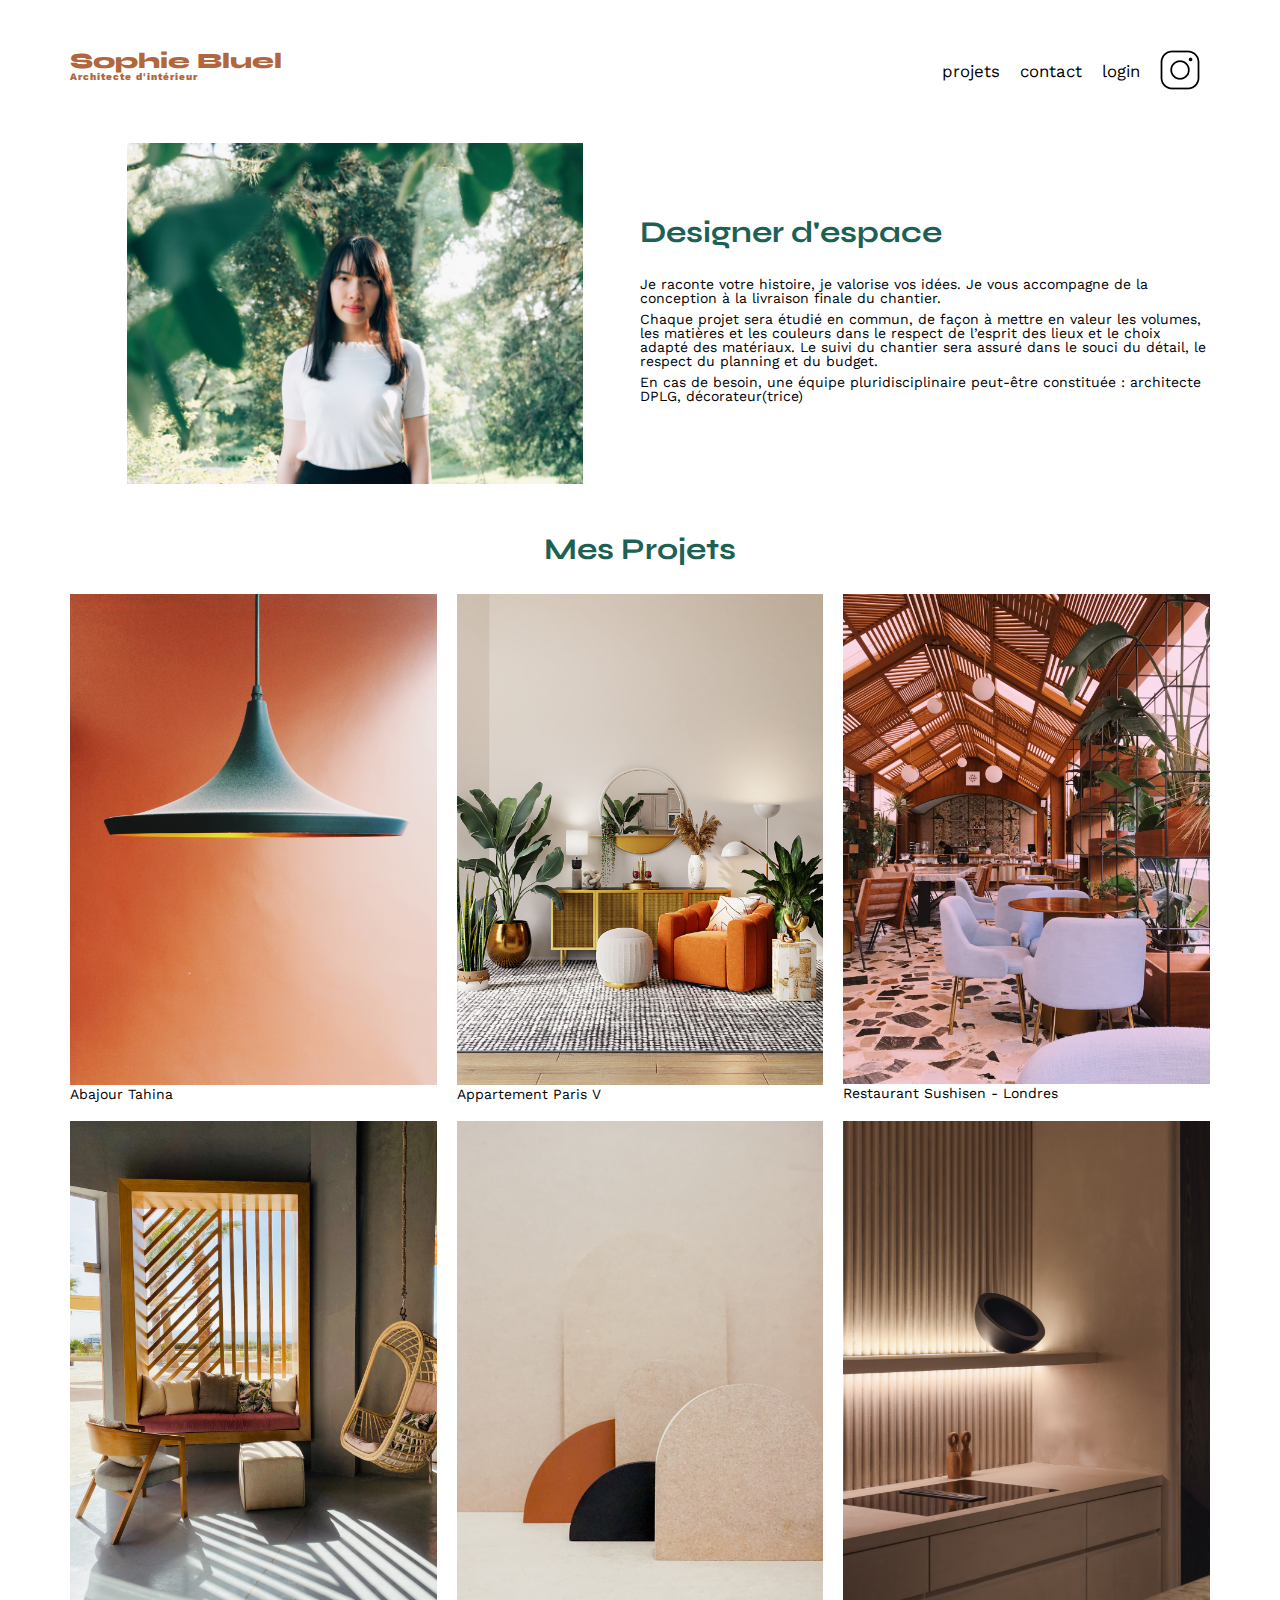
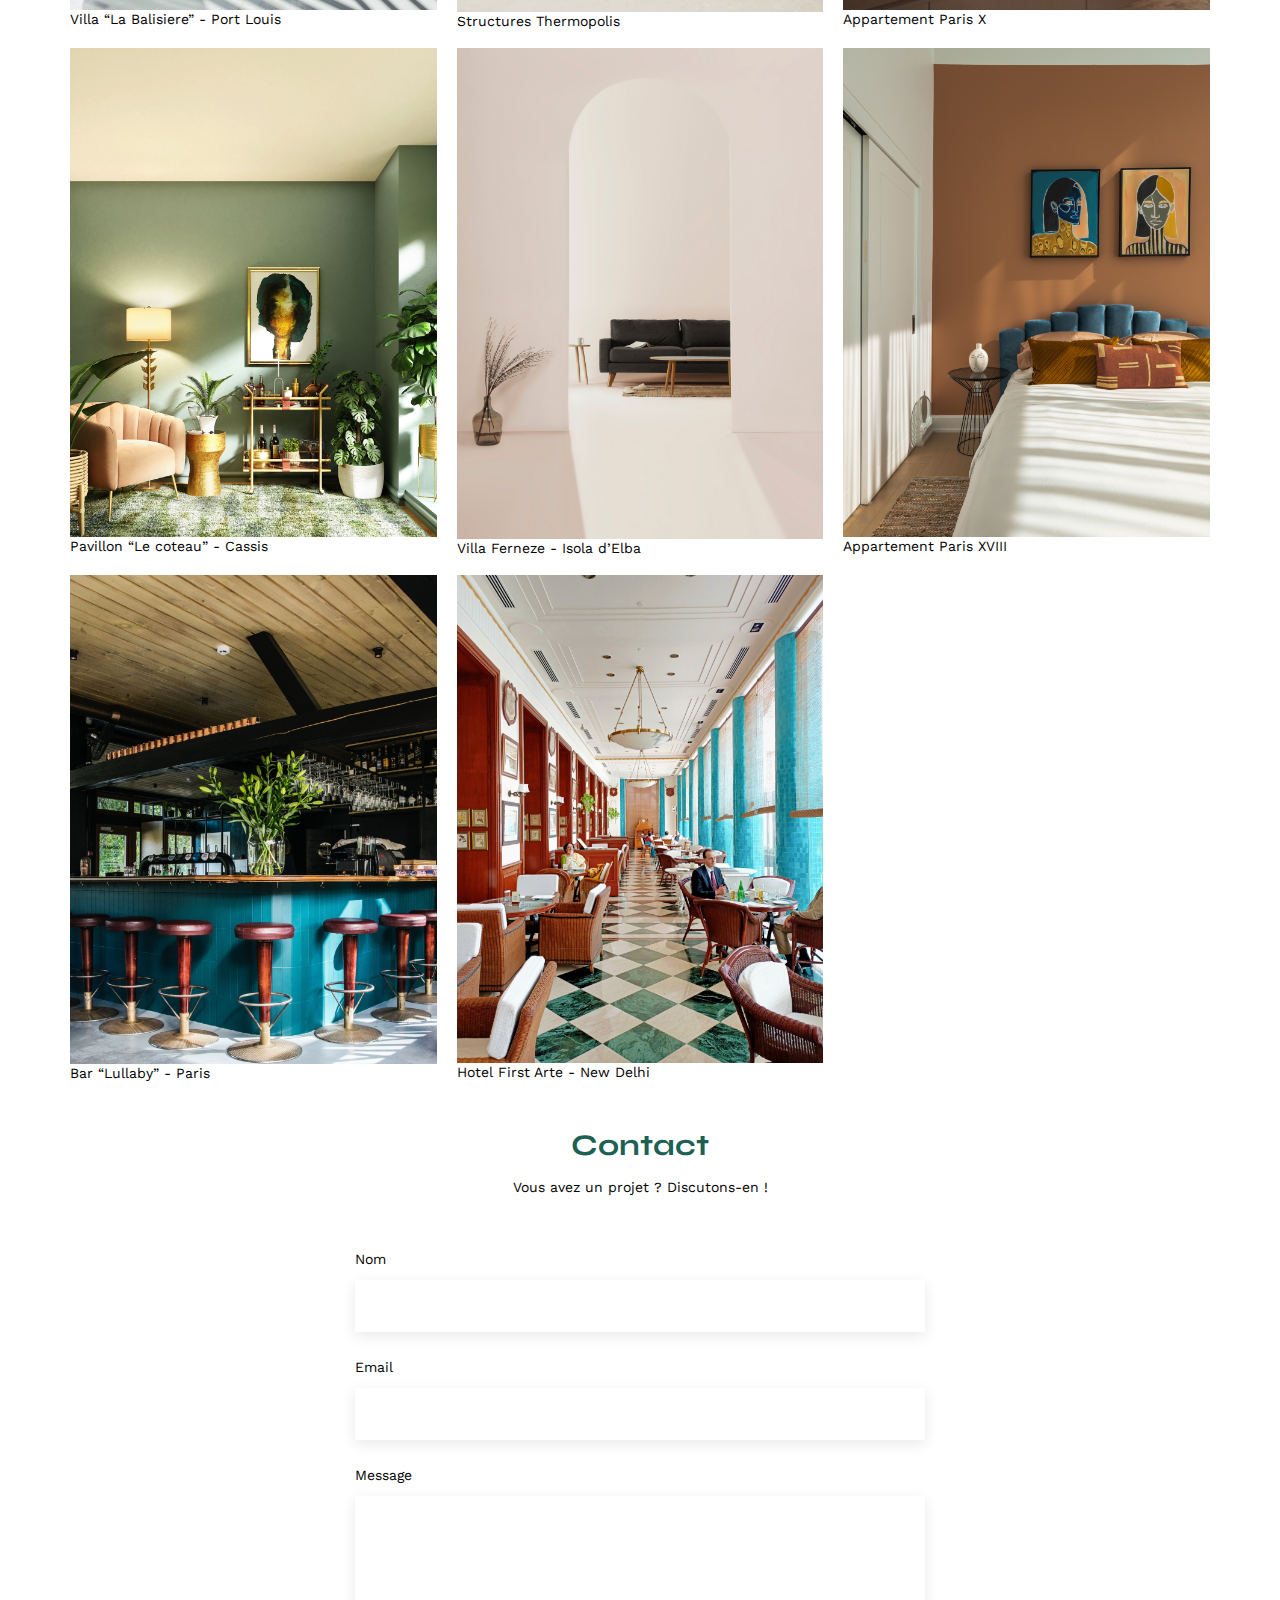
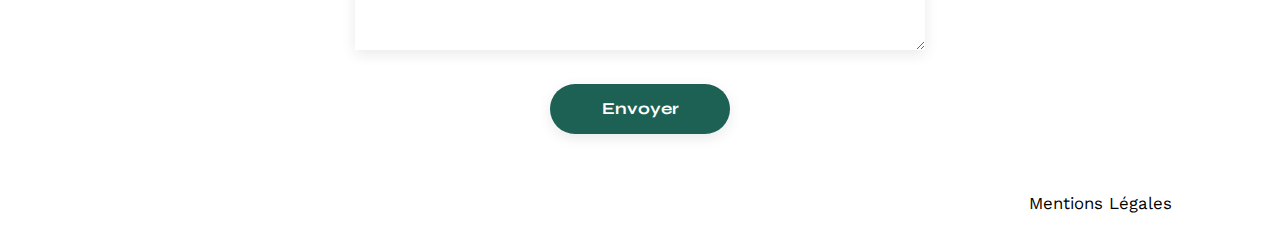
==== FrontEnd/index.html @ 840108ee "Add files via upload" ====
<!DOCTYPE html>
<html lang="fr">
<head>
	<meta charset="UTF-8">
	<title>Sophie Bluel - Architecte d'intérieur</title>
	<meta name="viewport" content="width=device-width, initial-scale=1.0">
	<link rel="preconnect" href="https://fonts.googleapis.com">
	<link rel="preconnect" href="https://fonts.gstatic.com" crossorigin>
	<link href="https://fonts.googleapis.com/css2?family=Syne:wght@700;800&family=Work+Sans&display=swap" rel="stylesheet">
	<meta name="description" content="">
	<link rel="stylesheet" href="./assets/style.css">
</head>
<body>
<header>
	<h1>Sophie Bluel <span>Architecte d'intérieur</span></h1>
	<nav>
		<ul>
			<li>projets</li>
			<li>contact</li>
			<li>login</li>
			<li><img src="./assets/icons/instagram.png" alt="Instagram"></li>
		</ul>
	</nav>
</header>
<main>
	<section id="introduction">
		<figure>
			<img src="./assets/images/sophie-bluel.png" alt="">
		</figure>
		<article>
			<h2>Designer d'espace</h2>
			<p>Je raconte votre histoire, je valorise vos idées. Je vous accompagne de la conception à la livraison finale du chantier.</p>
			<p>Chaque projet sera étudié en commun, de façon à mettre en valeur les volumes, les matières et les couleurs dans le respect de l’esprit des lieux et le choix adapté des matériaux. Le suivi du chantier sera assuré dans le souci du détail, le respect du planning et du budget.</p>
			<p>En cas de besoin, une équipe pluridisciplinaire peut-être constituée : architecte DPLG, décorateur(trice)</p>
		</article>
	</section>
	<section id="portfolio">
		<h2>Mes Projets</h2>
		<div class="gallery">
			<figure>
				<img src="assets/images/abajour-tahina.png" alt="Abajour Tahina">
				<figcaption>Abajour Tahina</figcaption>
			</figure>
			<figure>
				<img src="assets/images/appartement-paris-v.png" alt="Appartement Paris V">
				<figcaption>Appartement Paris V</figcaption>
			</figure>
			<figure>
				<img src="assets/images/restaurant-sushisen-londres.png" alt="Restaurant Sushisen - Londres">
				<figcaption>Restaurant Sushisen - Londres</figcaption>
			</figure>
			<figure>
				<img src="assets/images/la-balisiere.png" alt="Villa “La Balisiere” - Port Louis">
				<figcaption>Villa “La Balisiere” - Port Louis</figcaption>
			</figure>
			<figure>
				<img src="assets/images/structures-thermopolis.png" alt="Structures Thermopolis">
				<figcaption>Structures Thermopolis</figcaption>
			</figure>
			<figure>
				<img src="assets/images/appartement-paris-x.png" alt="Appartement Paris X">
				<figcaption>Appartement Paris X</figcaption>
			</figure>
			<figure>
				<img src="assets/images/le-coteau-cassis.png" alt="Pavillon “Le coteau” - Cassis">
				<figcaption>Pavillon “Le coteau” - Cassis</figcaption>
			</figure>
			<figure>
				<img src="assets/images/villa-ferneze.png" alt="Villa Ferneze - Isola d’Elba">
				<figcaption>Villa Ferneze - Isola d’Elba</figcaption>
			</figure>
			<figure>
				<img src="assets/images/appartement-paris-xviii.png" alt="Appartement Paris XVIII">
				<figcaption>Appartement Paris XVIII</figcaption>
			</figure>
			<figure>
				<img src="assets/images/bar-lullaby-paris.png" alt="Bar “Lullaby” - Paris">
				<figcaption>Bar “Lullaby” - Paris</figcaption>
			</figure>
			<figure>
				<img src="assets/images/hotel-first-arte-new-delhi.png" alt="Hotel First Arte - New Delhi">
				<figcaption>Hotel First Arte - New Delhi</figcaption>
			</figure>
		</div>
	</section>
	<section id="contact">
		<h2>Contact</h2>
		<p>Vous avez un projet ? Discutons-en !</p>
		<form action="#" method="post">
			<label for="name">Nom</label>
			<input type="text" name="name" id="name">
			<label for="email">Email</label>
			<input type="email" name="email" id="email">
			<label for="message">Message</label>
			<textarea name="message" id="message" cols="30" rows="10"></textarea>
			<input type="submit" value="Envoyer">
		</form>
	</section>
</main>

<footer>
	<nav>
		<ul>
			<li>Mentions Légales</li>
		</ul>
	</nav>
</footer>
</body>
</html>
---- FrontEnd/assets/style.css ----
/* http://meyerweb.com/eric/tools/css/reset/
   v2.0 | 20110126
   License: none (public domain)
*/

html, body, div, span, applet, object, iframe,
h1, h2, h3, h4, h5, h6, p, blockquote, pre,
a, abbr, acronym, address, big, cite, code,
del, dfn, em, img, ins, kbd, q, s, samp,
small, strike, strong, sub, sup, tt, var,
b, u, i, center,
dl, dt, dd, ol, ul, li,
fieldset, form, label, legend,
table, caption, tbody, tfoot, thead, tr, th, td,
article, aside, canvas, details, embed,
figure, figcaption, footer, header, hgroup,
menu, nav, output, ruby, section, summary,
time, mark, audio, video {
	margin: 0;
	padding: 0;
	border: 0;
	font-size: 100%;
	font: inherit;
	vertical-align: baseline;
}
/* HTML5 display-role reset for older browsers */
article, aside, details, figcaption, figure,
footer, header, hgroup, menu, nav, section {
	display: block;
}
body {
	line-height: 1;
}
ol, ul {
	list-style: none;
}
blockquote, q {
	quotes: none;
}
blockquote:before, blockquote:after,
q:before, q:after {
	content: '';
	content: none;
}
table {
	border-collapse: collapse;
	border-spacing: 0;
}
/** end reset css**/
body {
	max-width: 1140px;
	margin:auto;
	font-family: 'Work Sans' ;
	font-size: 14px;
}
header {
	display: flex;
	justify-content: space-between;
	margin: 50px 0
}
section {
	margin: 50px 0
}

h1{
	display: flex;
	flex-direction: column;
	font-family: 'Syne';
	font-size: 22px;
	font-weight: 800;
	color: #B1663C
}

h1 > span {
	font-family: 'Work Sans';
	font-size:10px;
	letter-spacing: 0.1em;
;
}

h2{
	font-family: 'Syne';
	font-weight: 700;
	font-size: 30px;
	color: #1D6154
}
nav ul {
	display: flex;
	align-items: center;
	list-style-type: none;

}
nav li {
	padding: 0 10px;
	font-size: 1.2em;
}

li:hover {
	color: #B1663C;
}
#introduction {
	display: flex;
	align-items: center;
}
#introduction figure {
	flex: 1
}
#introduction img {
	display: block;
	margin: auto;
	width: 80%;
}

#introduction article {
	flex: 1
}
#introduction h2 {
	margin-bottom: 1em;
}

#introduction p {
	margin-bottom: 0.5em;
}
#portfolio h2 {
	text-align: center;
	margin-bottom: 1em;
}
.gallery {
	width: 100%;
	display: grid;
	grid-template-columns: 1fr 1fr 1fr;
	grid-column-gap: 20px;
	grid-row-gap: 20px;
}

.gallery img {
	width: 100%;

}
#contact {
	width: 50%;
margin: auto;
}
#contact > * {
	text-align: center;

}
#contact h2{
	margin-bottom: 20px;
}
#contact form {
	text-align: left;
	margin-top:30px;
	display: flex;
	flex-direction: column;
}

#contact input {
	height: 50px;
	font-size: 1.2em;
	border: none;
	box-shadow: 0px 4px 14px rgba(0, 0, 0, 0.09);
}
#contact label {
	margin: 2em 0 1em 0;
}
#contact textarea {
	border: none;
	box-shadow: 0px 4px 14px rgba(0, 0, 0, 0.09);
}

input[type="submit"]{
	font-family: 'Syne';
	font-weight: 700;
	color: white;
	background-color: #1D6154;
	margin : 2em auto ;
	width: 180px;
	text-align: center;
	border-radius: 60px ;
}

footer nav ul {
	display: flex;
	justify-content: flex-end;
	margin: 2em
}
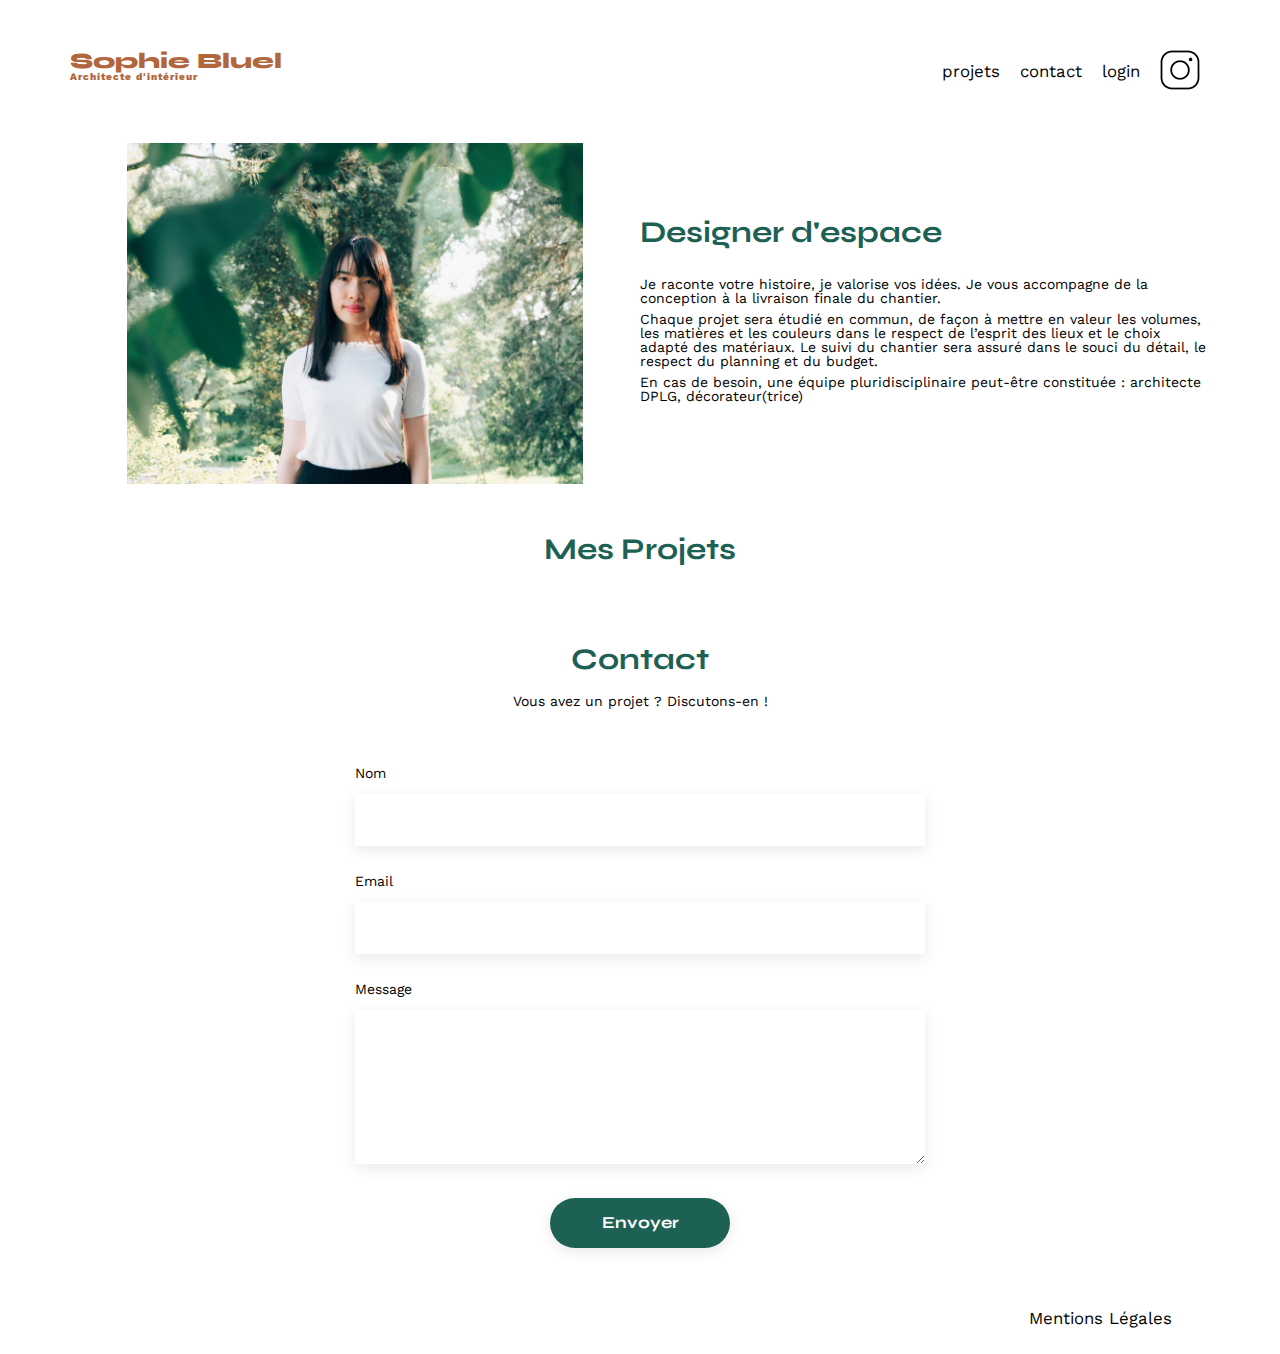
==== commit 94f9179a: "added app.js, fetch and display works" ====
--- a/FrontEnd/index.html
+++ b/FrontEnd/index.html
@@ -9,6 +9,7 @@
 	<link href="https://fonts.googleapis.com/css2?family=Syne:wght@700;800&family=Work+Sans&display=swap" rel="stylesheet">
 	<meta name="description" content="">
 	<link rel="stylesheet" href="./assets/style.css">
+	<script src="app.js" defer></script>
 </head>
 <body>
 <header>
@@ -37,7 +38,7 @@
 	<section id="portfolio">
 		<h2>Mes Projets</h2>
 		<div class="gallery">
-			<figure>
+		<!-- <figure>
 				<img src="assets/images/abajour-tahina.png" alt="Abajour Tahina">
 				<figcaption>Abajour Tahina</figcaption>
 			</figure>
@@ -82,6 +83,7 @@
 				<figcaption>Hotel First Arte - New Delhi</figcaption>
 			</figure>
 		</div>
+		-->
 	</section>
 	<section id="contact">
 		<h2>Contact</h2>
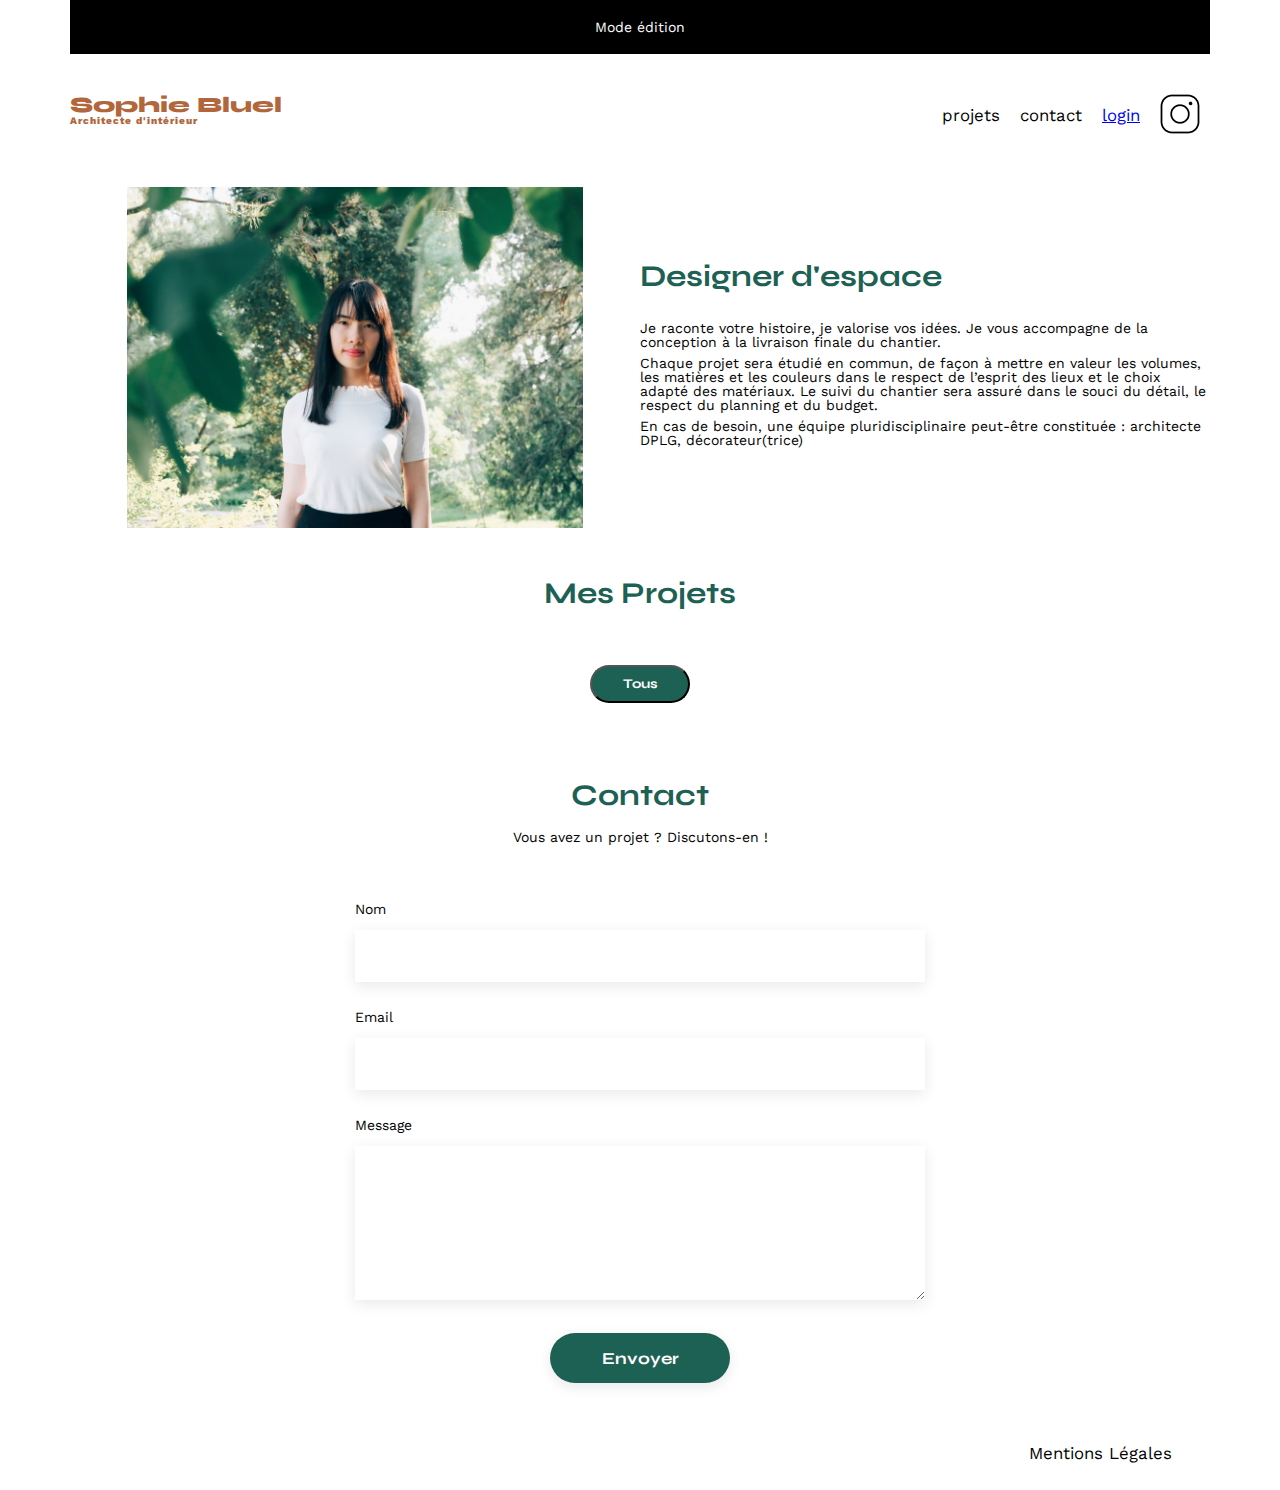
==== commit 080f3cb0: "partie 1 et 2 du js terminé, partie 3 en cours" ====
--- a/FrontEnd/index.html
+++ b/FrontEnd/index.html
@@ -7,21 +7,26 @@
 	<link rel="preconnect" href="https://fonts.googleapis.com">
 	<link rel="preconnect" href="https://fonts.gstatic.com" crossorigin>
 	<link href="https://fonts.googleapis.com/css2?family=Syne:wght@700;800&family=Work+Sans&display=swap" rel="stylesheet">
+	<link rel="stylesheet" href="https://cdnjs.cloudflare.com/ajax/libs/font-awesome/6.6.0/css/all.min.css" integrity="sha512-Kc323vGBEqzTmouAECnVceyQqyqdsSiqLQISBL29aUW4U/M7pSPA/gEUZQqv1cwx4OnYxTxve5UMg5GT6L4JJg==" crossorigin="anonymous" referrerpolicy="no-referrer" />
 	<meta name="description" content="">
 	<link rel="stylesheet" href="./assets/style.css">
 	<script src="app.js" defer></script>
 </head>
 <body>
-<header>
-	<h1>Sophie Bluel <span>Architecte d'intérieur</span></h1>
-	<nav>
-		<ul>
-			<li>projets</li>
-			<li>contact</li>
-			<li>login</li>
-			<li><img src="./assets/icons/instagram.png" alt="Instagram"></li>
-		</ul>
-	</nav>
+	<header>
+	<div id="edit" class="edit"><i class="fa-regular fa-pen-to-square edit-icon"></i> Mode édition</div>
+	<div class="header">
+
+		<h1>Sophie Bluel <span>Architecte d'intérieur</span></h1>
+		<nav>
+			<ul>
+				<li>projets</li>
+				<li>contact</li>
+				<li><a class="logout" href="login.html">login</a></li>
+				<li><img src="./assets/icons/instagram.png" alt="Instagram"></li>
+			</ul>
+		</nav>
+	</div>
 </header>
 <main>
 	<section id="introduction">
@@ -37,6 +42,13 @@
 	</section>
 	<section id="portfolio">
 		<h2>Mes Projets</h2>
+      <!-- Ajout-->
+		<div class="filters">
+			<div class="filter">
+				<button class="filter__button filter__button-selected" id="0">Tous</button>
+			</div>
+		</div>
+
 		<div class="gallery">
 		<!-- <figure>
 				<img src="assets/images/abajour-tahina.png" alt="Abajour Tahina">
--- a/FrontEnd/assets/style.css
+++ b/FrontEnd/assets/style.css
@@ -53,10 +53,10 @@
 	font-family: 'Work Sans' ;
 	font-size: 14px;
 }
-header {
+.header {
 	display: flex;
 	justify-content: space-between;
-	margin: 50px 0
+	margin: 40px 0 50px 0
 }
 section {
 	margin: 50px 0
@@ -186,3 +186,42 @@
 	margin: 2em
 }
 
+/** Ajouts **/
+.filters{
+	display: flex;
+	justify-content: center;
+	gap: 10px;
+}
+.filter__button{
+	font-family: 'Syne';
+	font-weight: 700;
+	color: #1D6154;;
+	background-color: white;
+	padding: 9px  15px 9px 15px;
+	margin : 2em auto ;
+	min-width: 100px;
+	text-align: center;
+	border-radius: 60px ;
+}
+.filter__button-selected{ 
+color: white;
+background-color: #1D6154; }
+
+.login {
+	display: flex;
+	flex-direction: column;
+	justify-content: center;
+	align-items: center; }
+.login__form {
+	display: flex;
+	flex-direction: column;
+	justify-content: center;
+	min-width: 380px;}
+.edit{
+	
+	text-align: center;
+	color: white;
+	background-color: black;
+	width: 100%;
+	padding: 20px 0px;
+}
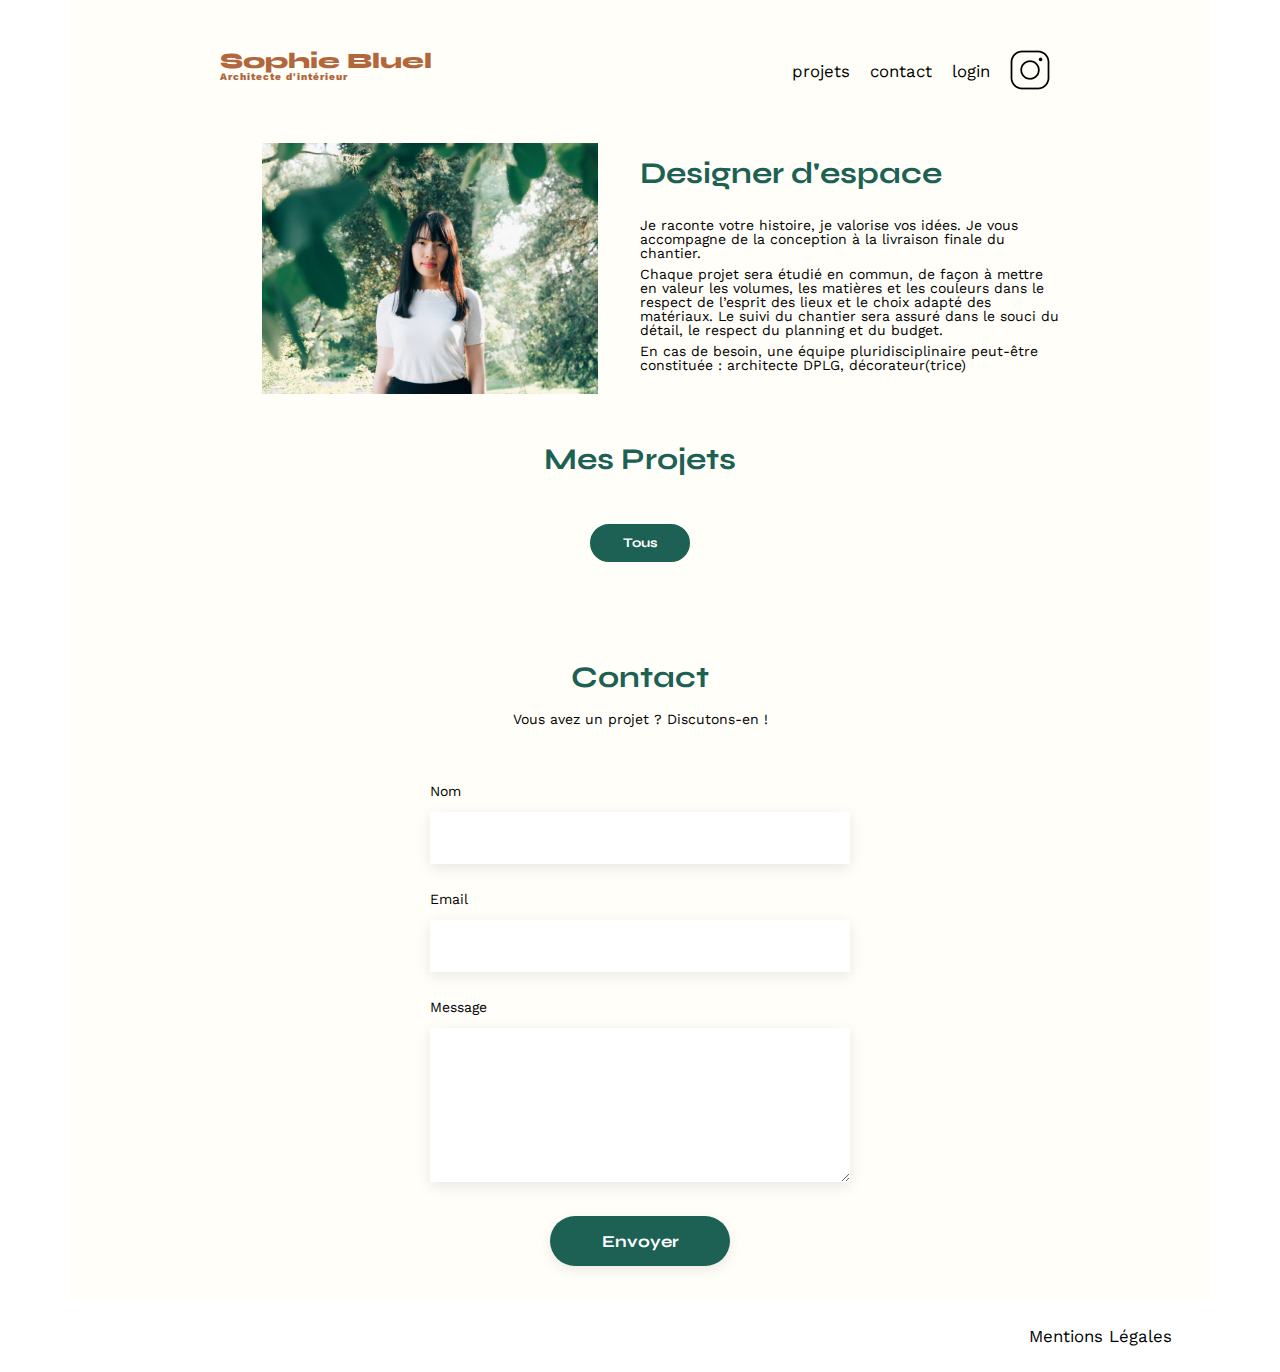
==== commit 9c2d6b0b: "part 3 and 4 added, part 5 in progress" ====
--- a/FrontEnd/index.html
+++ b/FrontEnd/index.html
@@ -13,111 +13,159 @@
 	<script src="app.js" defer></script>
 </head>
 <body>
-	<header>
-	<div id="edit" class="edit"><i class="fa-regular fa-pen-to-square edit-icon"></i> Mode édition</div>
-	<div class="header">
+	<div class="backgroundcolor">
 
-		<h1>Sophie Bluel <span>Architecte d'intérieur</span></h1>
-		<nav>
-			<ul>
-				<li>projets</li>
-				<li>contact</li>
-				<li><a class="logout" href="login.html">login</a></li>
-				<li><img src="./assets/icons/instagram.png" alt="Instagram"></li>
-			</ul>
-		</nav>
+		<header>
+			<div id="edit" class="edit-mode hidden"><i class="fa-regular fa-pen-to-square edit-icon"></i> Mode édition</div>
+			<div class="header">
+				
+				<h1>Sophie Bluel <span>Architecte d'intérieur</span></h1>
+				<nav>
+					<ul>
+						<li>projets</li>
+						<li>contact</li>
+						<li><a class="logout nav__link" href="login.html">login</a></li>
+						<li><img src="./assets/icons/instagram.png" alt="Instagram"></li>
+					</ul>
+				</nav>
+			</div>
+		</header>
+		<main>
+			<section id="introduction">
+				<figure>
+					<img src="./assets/images/sophie-bluel.png" alt="">
+				</figure>
+				<article>
+					<h2>Designer d'espace</h2>
+					<p>Je raconte votre histoire, je valorise vos idées. Je vous accompagne de la conception à la livraison finale du chantier.</p>
+					<p>Chaque projet sera étudié en commun, de façon à mettre en valeur les volumes, les matières et les couleurs dans le respect de l’esprit des lieux et le choix adapté des matériaux. Le suivi du chantier sera assuré dans le souci du détail, le respect du planning et du budget.</p>
+					<p>En cas de besoin, une équipe pluridisciplinaire peut-être constituée : architecte DPLG, décorateur(trice)</p>
+				</article>
+			</section>
+			<section id="portfolio">
+				<h2 class="edit-project">Mes Projets <button id="edit" class="edit-button hidden"><i class="fa-regular fa-pen-to-square edit-icon"></i> modifier</button></h2>
+					<!-- Ajout-->
+				<div class="filters">
+					<div class="filter">
+						<button class="filter__button filter__button-selected" id="0">Tous</button>
+					</div>
+				</div>
+				
+				<div class="gallery">
+					<!-- <figure>
+						<img src="assets/images/abajour-tahina.png" alt="Abajour Tahina">
+						<figcaption>Abajour Tahina</figcaption>
+					</figure>
+					<figure>
+						<img src="assets/images/appartement-paris-v.png" alt="Appartement Paris V">
+						<figcaption>Appartement Paris V</figcaption>
+					</figure>
+					<figure>
+						<img src="assets/images/restaurant-sushisen-londres.png" alt="Restaurant Sushisen - Londres">
+						<figcaption>Restaurant Sushisen - Londres</figcaption>
+					</figure>
+					<figure>
+						<img src="assets/images/la-balisiere.png" alt="Villa “La Balisiere” - Port Louis">
+						<figcaption>Villa “La Balisiere” - Port Louis</figcaption>
+					</figure>
+					<figure>
+						<img src="assets/images/structures-thermopolis.png" alt="Structures Thermopolis">
+						<figcaption>Structures Thermopolis</figcaption>
+					</figure>
+					<figure>
+						<img src="assets/images/appartement-paris-x.png" alt="Appartement Paris X">
+						<figcaption>Appartement Paris X</figcaption>
+					</figure>
+					<figure>
+						<img src="assets/images/le-coteau-cassis.png" alt="Pavillon “Le coteau” - Cassis">
+						<figcaption>Pavillon “Le coteau” - Cassis</figcaption>
+					</figure>
+					<figure>
+						<img src="assets/images/villa-ferneze.png" alt="Villa Ferneze - Isola d’Elba">
+						<figcaption>Villa Ferneze - Isola d’Elba</figcaption>
+					</figure>
+					<figure>
+						<img src="assets/images/appartement-paris-xviii.png" alt="Appartement Paris XVIII">
+						<figcaption>Appartement Paris XVIII</figcaption>
+					</figure>
+					<figure>
+						<img src="assets/images/bar-lullaby-paris.png" alt="Bar “Lullaby” - Paris">
+						<figcaption>Bar “Lullaby” - Paris</figcaption>
+					</figure>
+					<figure>
+						<img src="assets/images/hotel-first-arte-new-delhi.png" alt="Hotel First Arte - New Delhi">
+						<figcaption>Hotel First Arte - New Delhi</figcaption>
+					</figure>
+				</div>
+				-->
+			</section>
+			<section id="contact">
+				<h2>Contact</h2>
+				<p>Vous avez un projet ? Discutons-en !</p>
+				<form action="#" method="post">
+					<label for="name">Nom</label>
+					<input type="text" name="name" id="name">
+					<label for="email">Email</label>
+					<input type="email" name="email" id="email">
+					<label for="message">Message</label>
+					<textarea name="message" id="message" cols="30" rows="10"></textarea>
+					<input type="submit" value="Envoyer">
+				</form>
+			</section>
+		</main>
 	</div>
-</header>
-<main>
-	<section id="introduction">
-		<figure>
-			<img src="./assets/images/sophie-bluel.png" alt="">
-		</figure>
-		<article>
-			<h2>Designer d'espace</h2>
-			<p>Je raconte votre histoire, je valorise vos idées. Je vous accompagne de la conception à la livraison finale du chantier.</p>
-			<p>Chaque projet sera étudié en commun, de façon à mettre en valeur les volumes, les matières et les couleurs dans le respect de l’esprit des lieux et le choix adapté des matériaux. Le suivi du chantier sera assuré dans le souci du détail, le respect du planning et du budget.</p>
-			<p>En cas de besoin, une équipe pluridisciplinaire peut-être constituée : architecte DPLG, décorateur(trice)</p>
-		</article>
-	</section>
-	<section id="portfolio">
-		<h2>Mes Projets</h2>
-      <!-- Ajout-->
-		<div class="filters">
-			<div class="filter">
-				<button class="filter__button filter__button-selected" id="0">Tous</button>
+		
+		<footer>
+			<nav>
+				<ul>
+					<li>Mentions Légales</li>
+				</ul>
+			</nav>
+		</footer>
+		<div class="modal-container hidden">
+			<div class="modal-gallery">
+				<i class="fa-solid fa-xmark closing-button"></i>
+				<i class="fa-solid fa-arrow-left back-arrow hidden"></i>
+				<div class="modal_remove-photo">
+					<p class="modal-title">Gallerie photo</p> 
+					<div class="modal-works"></div>
+					<div class="modal-button-container">
+						<button class="modal-button add-button">Ajouter une photo</button>	
+					</div>
+				</div>
+				<div class="modal_new-photo hidden">
+					<p class="modal-title">Ajout photo</p>
+					<form>
+						<div class="modal-file">
+							<img src="" alt="">
+							<i class="fa-regular fa-image"></i>
+							<div class="modal-file-button">
+								<label for="add-photo" class="modal__label">+ Ajouter photo</label>
+								<input name="image" type="file" id="add-photo" accept="image/png, image/jpg" max-size="4000" class="modal__input">
+							</div>
+							<p>jpg, png : 4mo max</p>
+						</div>
+						
+						<div class="form-field form-field--photo ">
+							<label for="title" class="form-field__label--photo">Titre</label>
+							<input name="title" type="text" id="title" class="form-field__input form-field__input--photo">
+						</div>
+						
+						<div class="form-field form-field--photo">
+							<label for="title" class="form-field__label--photo">Catègorie</label>
+							<select name="category" id="category" class="form-field__input form-field__input--photo ">
+								<option value=""></option>
+								
+							</select>
+						</div>
+				
+						<div class="modal-button-container">
+							<button type="submit" class="modal-button grayed">Valider</button>
+						</div>
+					</form>
+				</div>
 			</div>
 		</div>
-
-		<div class="gallery">
-		<!-- <figure>
-				<img src="assets/images/abajour-tahina.png" alt="Abajour Tahina">
-				<figcaption>Abajour Tahina</figcaption>
-			</figure>
-			<figure>
-				<img src="assets/images/appartement-paris-v.png" alt="Appartement Paris V">
-				<figcaption>Appartement Paris V</figcaption>
-			</figure>
-			<figure>
-				<img src="assets/images/restaurant-sushisen-londres.png" alt="Restaurant Sushisen - Londres">
-				<figcaption>Restaurant Sushisen - Londres</figcaption>
-			</figure>
-			<figure>
-				<img src="assets/images/la-balisiere.png" alt="Villa “La Balisiere” - Port Louis">
-				<figcaption>Villa “La Balisiere” - Port Louis</figcaption>
-			</figure>
-			<figure>
-				<img src="assets/images/structures-thermopolis.png" alt="Structures Thermopolis">
-				<figcaption>Structures Thermopolis</figcaption>
-			</figure>
-			<figure>
-				<img src="assets/images/appartement-paris-x.png" alt="Appartement Paris X">
-				<figcaption>Appartement Paris X</figcaption>
-			</figure>
-			<figure>
-				<img src="assets/images/le-coteau-cassis.png" alt="Pavillon “Le coteau” - Cassis">
-				<figcaption>Pavillon “Le coteau” - Cassis</figcaption>
-			</figure>
-			<figure>
-				<img src="assets/images/villa-ferneze.png" alt="Villa Ferneze - Isola d’Elba">
-				<figcaption>Villa Ferneze - Isola d’Elba</figcaption>
-			</figure>
-			<figure>
-				<img src="assets/images/appartement-paris-xviii.png" alt="Appartement Paris XVIII">
-				<figcaption>Appartement Paris XVIII</figcaption>
-			</figure>
-			<figure>
-				<img src="assets/images/bar-lullaby-paris.png" alt="Bar “Lullaby” - Paris">
-				<figcaption>Bar “Lullaby” - Paris</figcaption>
-			</figure>
-			<figure>
-				<img src="assets/images/hotel-first-arte-new-delhi.png" alt="Hotel First Arte - New Delhi">
-				<figcaption>Hotel First Arte - New Delhi</figcaption>
-			</figure>
-		</div>
-		-->
-	</section>
-	<section id="contact">
-		<h2>Contact</h2>
-		<p>Vous avez un projet ? Discutons-en !</p>
-		<form action="#" method="post">
-			<label for="name">Nom</label>
-			<input type="text" name="name" id="name">
-			<label for="email">Email</label>
-			<input type="email" name="email" id="email">
-			<label for="message">Message</label>
-			<textarea name="message" id="message" cols="30" rows="10"></textarea>
-			<input type="submit" value="Envoyer">
-		</form>
-	</section>
-</main>
-
-<footer>
-	<nav>
-		<ul>
-			<li>Mentions Légales</li>
-		</ul>
-	</nav>
-</footer>
-</body>
-</html>
+	</body>
+	</html>
+	--- a/FrontEnd/assets/style.css
+++ b/FrontEnd/assets/style.css
@@ -56,7 +56,7 @@
 .header {
 	display: flex;
 	justify-content: space-between;
-	margin: 40px 0 50px 0
+	margin-bottom: 50px;
 }
 section {
 	margin: 50px 0
@@ -183,45 +183,309 @@
 footer nav ul {
 	display: flex;
 	justify-content: flex-end;
-	margin: 2em
+	margin: 2em;
 }
 
 /** Ajouts **/
+
+.backgroundcolor{
+	background-color: #FFFEF8;
+	padding: 50px 150px 0 ;
+	margin: 0;
+}
 .filters{
 	display: flex;
 	justify-content: center;
+	flex-wrap: wrap;
 	gap: 10px;
+	margin:50px 0 50px 0;
 }
 .filter__button{
 	font-family: 'Syne';
 	font-weight: 700;
-	color: #1D6154;;
+	color: #1D6154;
 	background-color: white;
 	padding: 9px  15px 9px 15px;
-	margin : 2em auto ;
 	min-width: 100px;
 	text-align: center;
 	border-radius: 60px ;
+	border-color: #1D6154;
+	border-style: solid;
+	
 }
 .filter__button-selected{ 
 color: white;
 background-color: #1D6154; }
 
 .login {
-	display: flex;
-	flex-direction: column;
-	justify-content: center;
-	align-items: center; }
-.login__form {
-	display: flex;
-	flex-direction: column;
-	justify-content: center;
-	min-width: 380px;}
-.edit{
-	
+	margin-top: 150px;
+	margin-bottom: 0;
+	padding-bottom: 350px;
+	display: flex;
+	flex-direction: column;
+	justify-content: center;
+	align-items: center; 
+
+}
+.login h2{
+	margin-bottom: 40px;
+}
+
+.form-field {
+	display: flex;
+	flex-direction: column;
+	justify-content: center;
+}
+.form-field--login{
+	min-width: 380px;
+}
+.form-field--photo{
+	min-width: 420px;
+ }
+.form-field__label--login{
+	margin-bottom: 7px;
+}
+.form-field__label--photo{
+	margin-bottom: 10px;
+}
+.form-field__input{
+	height: 50px;
+	padding: 0 5px;
+	border: none;
+	font-size: 1.2em;
+	box-shadow: 0px 4px 14px rgba(0, 0, 0, 0.09);
+	}
+.form-field__input--login{
+	margin-bottom: 30px;
+	}
+.form-field--photo input{
+	margin-bottom: 21px;
+	}
+
+.login__buttons{
+	display: flex;
+	flex-direction: column;
+	justify-content: center;
+	align-items: center; 
+
+}
+.login-button{
+	min-width: 180px;
+	font-family: 'Syne';
+	font-weight: 700;
+	color: white;
+	background-color: #1D6154;
+	padding: 10px 0 10px 0;
+	text-align: center;
+	border-radius: 60px ;
+	border-color: #1D6154;
+	border-style: solid;
+	margin-bottom: 30px;
+	}
+.login__buttons a{
+	color: black;
+}
+.nav__link{
+	text-decoration: none;
+	color:black;
+}
+.nav__link:active{
+	font-weight: 600;
+}
+/* edit mode*/
+
+.edit-mode{
 	text-align: center;
 	color: white;
 	background-color: black;
 	width: 100%;
 	padding: 20px 0px;
 }
+.edit-project{
+	display: flex;
+	justify-content: center;
+	align-items: center;
+}
+.edit-button{
+	color: #1D6154;;
+	background-color: inherit;
+	font-size: 14px;
+	font-weight: 400;
+	border: none;
+	cursor: pointer ;
+	margin-left: 30px;
+	padding: 0px 0;
+}
+.edit-button:hover{
+	font-weight: 500;
+}
+
+/* Modal */
+
+.modal-container{
+	display: flex;
+	justify-content: center;
+	align-items: center;
+	position: fixed;
+	top: 0;
+	left: 0;
+	width: 100%;
+	height: 100%;
+	background: #0000004D;
+	
+}
+
+.modal-gallery{	
+	background-color: white;
+	width: 630px;
+	height: 690px;
+	border-radius: 10px;
+	position: relative;
+}
+.modal-title{
+margin: 60px 0 45px;
+font-size: 26px;
+font-weight: 400;
+}
+.modal-title--new-photo{
+	margin: 60px 0 35px;
+	}
+.closing-button{
+	z-index: 1;
+	position: absolute;
+	right: 30px;
+	top: 30px;
+	font-size: 20px;
+	cursor: pointer;
+}
+.back-arrow{
+	position: absolute;
+	left: 30px;
+	top: 30px;
+	font-size: 20px;
+	cursor: pointer;
+}
+.modal-button-container{	
+	text-align: center;
+	position: absolute;
+	width: 420px;
+	padding-top: 32px;
+	border-top:1px solid #B3B3B3;}
+.modal-button{
+	font-family: 'Syne';
+	font-weight: 700;
+	color: white;
+	background-color: #1D6154;
+	padding: 10px 0;
+	width: 237px;
+	text-align: center;
+	border-radius: 60px ;
+	border: 0px;
+	cursor: pointer;
+	}
+.modal_remove-photo .modal-button-container{	
+	bottom: 45px;}
+.modal_new-photo  .modal-button-container{	
+	bottom: 55px;}
+/*remove photo*/
+
+.modal_remove-photo{
+	display: flex;
+	flex-direction: column;
+	justify-content: start;
+	align-items: center;
+	position: relative;
+	height: 100%;
+}
+
+.modal-works{
+	max-width: 420px;
+	display: flex;
+	justify-content: start;
+	align-items: center;
+	flex-wrap: wrap;
+	gap: 30px 10px;
+	padding-bottom:65px;
+}
+.modal-works figure{
+	position: relative;
+}
+.modal-works img{
+	max-width: 76px;
+}
+.trash-can{
+	font-size: 11px;
+	position: absolute;
+	right: 4px;
+	top: 6px;
+	color: white;
+	height: 17px;
+	width: 17px;
+	line-height: 17px;
+	text-align: center;
+	background-color: black;
+	border-radius: 2px;
+	cursor: pointer;
+}
+
+/* add photo*/
+
+.modal_new-photo{	
+	display: flex;
+	flex-direction: column;
+	justify-content:start;
+	align-items: center;
+	height: 100%;
+}
+.modal-file{
+	display: flex;
+	flex-direction: column;
+	justify-content: start;
+	align-items: center;
+	background-color: #E8F1F6;
+	border-radius: 3px;
+	height: 170px;
+	width: 420px;
+	margin-bottom: 30px;
+}
+.modal-file img{
+	max-height: 170px;}
+
+.modal-file .fa-image{
+	color: #B9C5CC;
+	font-size: 76px;
+	margin: 13px 0 6px;
+}
+.modal-file-button{
+	text-align: center;
+	height: 36px;
+	margin-bottom: 7px;
+}
+
+.modal-file-button label{
+	color: #306685;
+	font-size: 14px;
+	font-weight: 500;
+	background-color: #CBD6DC;
+	padding: 10px 33px;
+	line-height: 36px;
+	border-radius: 50px;
+	cursor: pointer;
+
+}
+.modal-file-button input{
+	visibility: hidden; }
+
+ .modal-file p {
+	font-size: 10px;
+	font-weight: 400;
+ }
+
+
+/*hide*/
+.hidden{
+	display: none;
+}
+.grayed{
+	background-color: #A7A7A7;
+}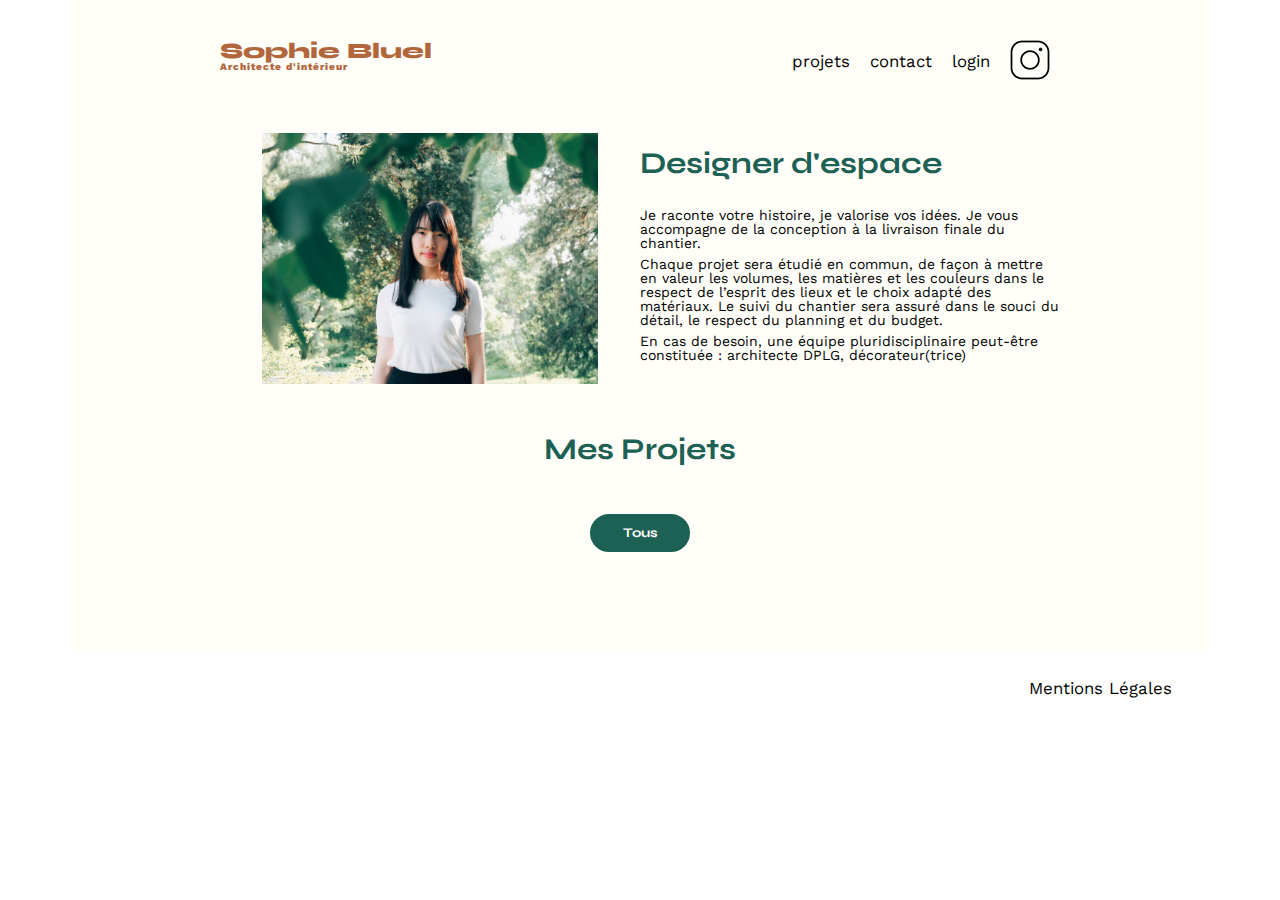
==== commit 3939cd77: "end project" ====
--- a/FrontEnd/index.html
+++ b/FrontEnd/index.html
@@ -1,171 +1,173 @@
 <!DOCTYPE html>
 <html lang="fr">
-<head>
-	<meta charset="UTF-8">
-	<title>Sophie Bluel - Architecte d'intérieur</title>
-	<meta name="viewport" content="width=device-width, initial-scale=1.0">
-	<link rel="preconnect" href="https://fonts.googleapis.com">
-	<link rel="preconnect" href="https://fonts.gstatic.com" crossorigin>
-	<link href="https://fonts.googleapis.com/css2?family=Syne:wght@700;800&family=Work+Sans&display=swap" rel="stylesheet">
-	<link rel="stylesheet" href="https://cdnjs.cloudflare.com/ajax/libs/font-awesome/6.6.0/css/all.min.css" integrity="sha512-Kc323vGBEqzTmouAECnVceyQqyqdsSiqLQISBL29aUW4U/M7pSPA/gEUZQqv1cwx4OnYxTxve5UMg5GT6L4JJg==" crossorigin="anonymous" referrerpolicy="no-referrer" />
-	<meta name="description" content="">
-	<link rel="stylesheet" href="./assets/style.css">
-	<script src="app.js" defer></script>
-</head>
-<body>
-	<div class="backgroundcolor">
+  <head>
+    <meta charset="UTF-8" />
+    <title>Sophie Bluel - Architecte d'intérieur</title>
+    <meta name="viewport" content="width=device-width, initial-scale=1.0" />
+    <link rel="preconnect" href="https://fonts.googleapis.com" />
+    <link rel="preconnect" href="https://fonts.gstatic.com" crossorigin />
+    <link
+      href="https://fonts.googleapis.com/css2?family=Syne:wght@700;800&family=Work+Sans&display=swap"
+      rel="stylesheet"
+    />
+    <link
+      rel="stylesheet"
+      href="https://cdnjs.cloudflare.com/ajax/libs/font-awesome/6.6.0/css/all.min.css"
+      integrity="sha512-Kc323vGBEqzTmouAECnVceyQqyqdsSiqLQISBL29aUW4U/M7pSPA/gEUZQqv1cwx4OnYxTxve5UMg5GT6L4JJg=="
+      crossorigin="anonymous"
+      referrerpolicy="no-referrer"
+    />
+    <meta name="description" content="" />
+    <link rel="stylesheet" href="./assets/style.css" />
+    <script src="app.js" defer></script>
+  </head>
+  <body>
+    <div class="edit edit-mode hidden">
+      <i class="fa-regular fa-pen-to-square edit-icon"> </i> Mode édition
+    </div>
+    <div class="backgroundcolor">
+      <header>
+        <h1>Sophie Bluel <span>Architecte d'intérieur</span></h1>
+        <nav>
+          <ul>
+            <li>projets</li>
+            <li>contact</li>
+            <li><a class="logout nav__link" href="login.html">login</a></li>
+            <li><img src="./assets/icons/instagram.png" alt="Instagram" /></li>
+          </ul>
+        </nav>
+      </header>
+      <main>
+        <section id="introduction">
+          <figure>
+            <img src="./assets/images/sophie-bluel.png" alt="" />
+          </figure>
+          <article>
+            <h2>Designer d'espace</h2>
+            <p>
+              Je raconte votre histoire, je valorise vos idées. Je vous
+              accompagne de la conception à la livraison finale du chantier.
+            </p>
+            <p>
+              Chaque projet sera étudié en commun, de façon à mettre en valeur
+              les volumes, les matières et les couleurs dans le respect de
+              l’esprit des lieux et le choix adapté des matériaux. Le suivi du
+              chantier sera assuré dans le souci du détail, le respect du
+              planning et du budget.
+            </p>
+            <p>
+              En cas de besoin, une équipe pluridisciplinaire peut-être
+              constituée : architecte DPLG, décorateur(trice)
+            </p>
+          </article>
+        </section>
+        <section id="portfolio">
+          <h2 class="filters__h2 edit-project">
+            Mes Projets
+            <button class="edit edit-button hidden">
+              <i class="fa-regular fa-pen-to-square edit-icon"></i> modifier
+            </button>
+          </h2>
+          <!-- Ajout-->
+          <div class="filters">
+            <div class="filter">
+              <button class="filter__button filter__button-selected" id="0">
+                Tous
+              </button>
+            </div>
+          </div>
+        </section>
+        <div class="gallery">
+          <section id="contact">
+            <h2>Contact</h2>
+            <p>Vous avez un projet ? Discutons-en !</p>
+            <form action="#" method="post">
+              <label for="name">Nom</label>
+              <input type="text" name="name" id="name" />
+              <label for="email">Email</label>
+              <input type="email" name="email" id="email" />
+              <label for="message">Message</label>
+              <textarea
+                name="message"
+                id="message"
+                cols="30"
+                rows="10"
+              ></textarea>
+              <input type="submit" value="Envoyer" />
+            </form>
+          </section>
+        </div>
+      </main>
+    </div>
+    <footer>
+      <nav>
+        <ul>
+          <li>Mentions Légales</li>
+        </ul>
+      </nav>
+    </footer>
+    <div class="modal-container hidden">
+      <div class="modal-gallery">
+        <i class="fa-solid fa-xmark closing-button"></i>
+        <i class="fa-solid fa-arrow-left back-arrow hidden"></i>
+        <div class="modal_remove-photo">
+          <p class="modal-title">Gallerie photo</p>
+          <div class="modal-works"></div>
+          <div class="modal-button-container">
+            <button class="modal-button add-button">Ajouter une photo</button>
+          </div>
+        </div>
+        <div class="modal_new-photo hidden">
+          <p class="modal-title">Ajout photo</p>
+          <form id="add-work">
+            <div class="choose-photo">
+              <i class="fa-regular fa-image"></i>
+              <div class="choose-photo__button">
+                <input
+                  name="image"
+                  type="file"
+                  id="add-photo"
+                  accept="image/png, image/jpg"
+                  max-size="4000"
+                  class="modal__input .visibility-hidden"
+                />
+                <label for="add-photo" class="modal__label">
+                  <span class="modal-label-span">+ Ajouter photo</span>
+                  <img src="" alt=""
+                /></label>
+              </div>
+              <p class="format-info">jpg, png : 4mo max</p>
+            </div>
 
-		<header>
-			<div id="edit" class="edit-mode hidden"><i class="fa-regular fa-pen-to-square edit-icon"></i> Mode édition</div>
-			<div class="header">
-				
-				<h1>Sophie Bluel <span>Architecte d'intérieur</span></h1>
-				<nav>
-					<ul>
-						<li>projets</li>
-						<li>contact</li>
-						<li><a class="logout nav__link" href="login.html">login</a></li>
-						<li><img src="./assets/icons/instagram.png" alt="Instagram"></li>
-					</ul>
-				</nav>
-			</div>
-		</header>
-		<main>
-			<section id="introduction">
-				<figure>
-					<img src="./assets/images/sophie-bluel.png" alt="">
-				</figure>
-				<article>
-					<h2>Designer d'espace</h2>
-					<p>Je raconte votre histoire, je valorise vos idées. Je vous accompagne de la conception à la livraison finale du chantier.</p>
-					<p>Chaque projet sera étudié en commun, de façon à mettre en valeur les volumes, les matières et les couleurs dans le respect de l’esprit des lieux et le choix adapté des matériaux. Le suivi du chantier sera assuré dans le souci du détail, le respect du planning et du budget.</p>
-					<p>En cas de besoin, une équipe pluridisciplinaire peut-être constituée : architecte DPLG, décorateur(trice)</p>
-				</article>
-			</section>
-			<section id="portfolio">
-				<h2 class="edit-project">Mes Projets <button id="edit" class="edit-button hidden"><i class="fa-regular fa-pen-to-square edit-icon"></i> modifier</button></h2>
-					<!-- Ajout-->
-				<div class="filters">
-					<div class="filter">
-						<button class="filter__button filter__button-selected" id="0">Tous</button>
-					</div>
-				</div>
-				
-				<div class="gallery">
-					<!-- <figure>
-						<img src="assets/images/abajour-tahina.png" alt="Abajour Tahina">
-						<figcaption>Abajour Tahina</figcaption>
-					</figure>
-					<figure>
-						<img src="assets/images/appartement-paris-v.png" alt="Appartement Paris V">
-						<figcaption>Appartement Paris V</figcaption>
-					</figure>
-					<figure>
-						<img src="assets/images/restaurant-sushisen-londres.png" alt="Restaurant Sushisen - Londres">
-						<figcaption>Restaurant Sushisen - Londres</figcaption>
-					</figure>
-					<figure>
-						<img src="assets/images/la-balisiere.png" alt="Villa “La Balisiere” - Port Louis">
-						<figcaption>Villa “La Balisiere” - Port Louis</figcaption>
-					</figure>
-					<figure>
-						<img src="assets/images/structures-thermopolis.png" alt="Structures Thermopolis">
-						<figcaption>Structures Thermopolis</figcaption>
-					</figure>
-					<figure>
-						<img src="assets/images/appartement-paris-x.png" alt="Appartement Paris X">
-						<figcaption>Appartement Paris X</figcaption>
-					</figure>
-					<figure>
-						<img src="assets/images/le-coteau-cassis.png" alt="Pavillon “Le coteau” - Cassis">
-						<figcaption>Pavillon “Le coteau” - Cassis</figcaption>
-					</figure>
-					<figure>
-						<img src="assets/images/villa-ferneze.png" alt="Villa Ferneze - Isola d’Elba">
-						<figcaption>Villa Ferneze - Isola d’Elba</figcaption>
-					</figure>
-					<figure>
-						<img src="assets/images/appartement-paris-xviii.png" alt="Appartement Paris XVIII">
-						<figcaption>Appartement Paris XVIII</figcaption>
-					</figure>
-					<figure>
-						<img src="assets/images/bar-lullaby-paris.png" alt="Bar “Lullaby” - Paris">
-						<figcaption>Bar “Lullaby” - Paris</figcaption>
-					</figure>
-					<figure>
-						<img src="assets/images/hotel-first-arte-new-delhi.png" alt="Hotel First Arte - New Delhi">
-						<figcaption>Hotel First Arte - New Delhi</figcaption>
-					</figure>
-				</div>
-				-->
-			</section>
-			<section id="contact">
-				<h2>Contact</h2>
-				<p>Vous avez un projet ? Discutons-en !</p>
-				<form action="#" method="post">
-					<label for="name">Nom</label>
-					<input type="text" name="name" id="name">
-					<label for="email">Email</label>
-					<input type="email" name="email" id="email">
-					<label for="message">Message</label>
-					<textarea name="message" id="message" cols="30" rows="10"></textarea>
-					<input type="submit" value="Envoyer">
-				</form>
-			</section>
-		</main>
-	</div>
-		
-		<footer>
-			<nav>
-				<ul>
-					<li>Mentions Légales</li>
-				</ul>
-			</nav>
-		</footer>
-		<div class="modal-container hidden">
-			<div class="modal-gallery">
-				<i class="fa-solid fa-xmark closing-button"></i>
-				<i class="fa-solid fa-arrow-left back-arrow hidden"></i>
-				<div class="modal_remove-photo">
-					<p class="modal-title">Gallerie photo</p> 
-					<div class="modal-works"></div>
-					<div class="modal-button-container">
-						<button class="modal-button add-button">Ajouter une photo</button>	
-					</div>
-				</div>
-				<div class="modal_new-photo hidden">
-					<p class="modal-title">Ajout photo</p>
-					<form>
-						<div class="modal-file">
-							<img src="" alt="">
-							<i class="fa-regular fa-image"></i>
-							<div class="modal-file-button">
-								<label for="add-photo" class="modal__label">+ Ajouter photo</label>
-								<input name="image" type="file" id="add-photo" accept="image/png, image/jpg" max-size="4000" class="modal__input">
-							</div>
-							<p>jpg, png : 4mo max</p>
-						</div>
-						
-						<div class="form-field form-field--photo ">
-							<label for="title" class="form-field__label--photo">Titre</label>
-							<input name="title" type="text" id="title" class="form-field__input form-field__input--photo">
-						</div>
-						
-						<div class="form-field form-field--photo">
-							<label for="title" class="form-field__label--photo">Catègorie</label>
-							<select name="category" id="category" class="form-field__input form-field__input--photo ">
-								<option value=""></option>
-								
-							</select>
-						</div>
-				
-						<div class="modal-button-container">
-							<button type="submit" class="modal-button grayed">Valider</button>
-						</div>
-					</form>
-				</div>
-			</div>
-		</div>
-	</body>
-	</html>
-	+            <div class="form-field form-field--photo">
+              <label for="title" class="form-field__label--photo">Titre</label>
+              <input
+                name="title"
+                type="text"
+                id="title"
+                class="form-field__input form-field__input--photo"
+              />
+            </div>
+
+            <div class="form-field form-field--photo">
+              <label for="title" class="form-field__label--photo"
+                >Catègorie</label
+              >
+              <select
+                name="category"
+                id="category"
+                class="form-field__input form-field__input--photo"
+              >
+                <option value=""></option>
+              </select>
+            </div>
+
+            <div class="modal-button-container">
+              <button type="submit" class="modal-button grayed">Valider</button>
+            </div>
+          </form>
+        </div>
+      </div>
+    </div>
+  </body>
+</html>
--- a/FrontEnd/assets/style.css
+++ b/FrontEnd/assets/style.css
@@ -53,10 +53,10 @@
 	font-family: 'Work Sans' ;
 	font-size: 14px;
 }
-.header {
+header {
 	display: flex;
 	justify-content: space-between;
-	margin-bottom: 50px;
+	margin-bottom:50px;
 }
 section {
 	margin: 50px 0
@@ -131,6 +131,7 @@
 	grid-template-columns: 1fr 1fr 1fr;
 	grid-column-gap: 20px;
 	grid-row-gap: 20px;
+	margin-top: 50px;
 }
 
 .gallery img {
@@ -190,15 +191,16 @@
 
 .backgroundcolor{
 	background-color: #FFFEF8;
-	padding: 50px 150px 0 ;
+	padding: 40px 150px 50px ;
 	margin: 0;
 }
+#portfolio .filters__h2{ margin-bottom: 50px;}
 .filters{
 	display: flex;
 	justify-content: center;
 	flex-wrap: wrap;
 	gap: 10px;
-	margin:50px 0 50px 0;
+	margin:0;
 }
 .filter__button{
 	font-family: 'Syne';
@@ -214,13 +216,15 @@
 	
 }
 .filter__button-selected{ 
-color: white;
-background-color: #1D6154; }
-
+	color: white;
+	background-color: #1D6154; }
+.font-weight-600{
+	font-weight: 600;
+	}
 .login {
 	margin-top: 150px;
 	margin-bottom: 0;
-	padding-bottom: 350px;
+	padding-bottom: 300px;
 	display: flex;
 	flex-direction: column;
 	justify-content: center;
@@ -289,8 +293,9 @@
 	text-decoration: none;
 	color:black;
 }
-.nav__link:active{
-	font-weight: 600;
+
+.nav__link:hover{
+	color: #B1663C;
 }
 /* edit mode*/
 
@@ -298,8 +303,9 @@
 	text-align: center;
 	color: white;
 	background-color: black;
-	width: 100%;
+	min-width: 100%;
 	padding: 20px 0px;
+	margin: 0;
 }
 .edit-project{
 	display: flex;
@@ -406,6 +412,7 @@
 	flex-wrap: wrap;
 	gap: 30px 10px;
 	padding-bottom:65px;
+	overflow: hidden;
 }
 .modal-works figure{
 	position: relative;
@@ -437,7 +444,7 @@
 	align-items: center;
 	height: 100%;
 }
-.modal-file{
+.choose-photo{
 	display: flex;
 	flex-direction: column;
 	justify-content: start;
@@ -448,39 +455,46 @@
 	width: 420px;
 	margin-bottom: 30px;
 }
-.modal-file img{
+.choose-photo img{
 	max-height: 170px;}
 
-.modal-file .fa-image{
+.choose-photo .fa-image{
 	color: #B9C5CC;
 	font-size: 76px;
 	margin: 13px 0 6px;
 }
-.modal-file-button{
+.format-info {
+   font-size: 10px;
+   font-weight: 400;
+}
+.choose-photo__button{
 	text-align: center;
 	height: 36px;
 	margin-bottom: 7px;
 }
-
-.modal-file-button label{
+.choose-photo__button label{
+	cursor: pointer;
+	display: flex;
+	justify-content:  center;
+	align-items: center;
+
+}
+.modal-label-span{
 	color: #306685;
 	font-size: 14px;
 	font-weight: 500;
 	background-color: #CBD6DC;
-	padding: 10px 33px;
+	height: 36px;
+	width: 175px;;
 	line-height: 36px;
 	border-radius: 50px;
-	cursor: pointer;
-
-}
-.modal-file-button input{
+}
+.choose-photo__button input{
+position: absolute;
+
+}
+.choose-photo__button input{
 	visibility: hidden; }
-
- .modal-file p {
-	font-size: 10px;
-	font-weight: 400;
- }
-
 
 /*hide*/
 .hidden{
@@ -488,4 +502,8 @@
 }
 .grayed{
 	background-color: #A7A7A7;
-}+	cursor: auto;
+}
+.visibility-hidden{
+	visibility: hidden;
+}
